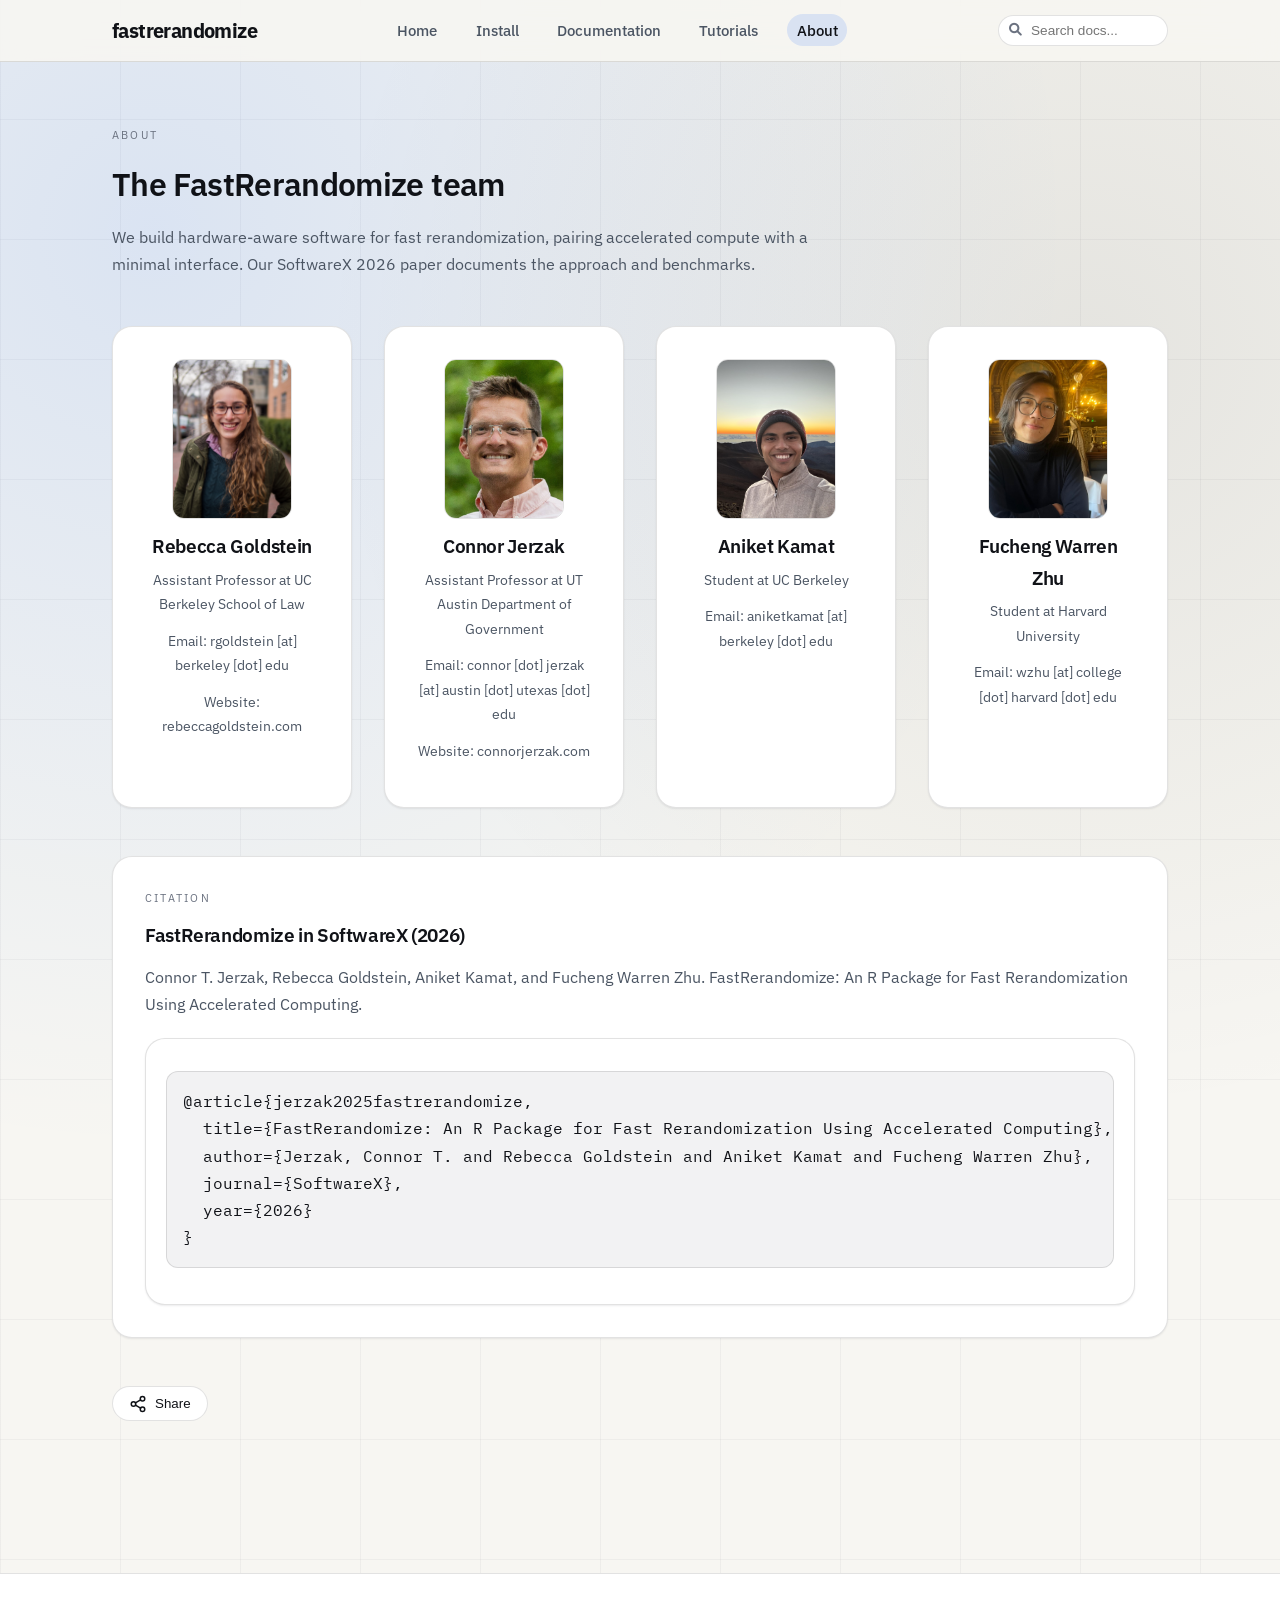
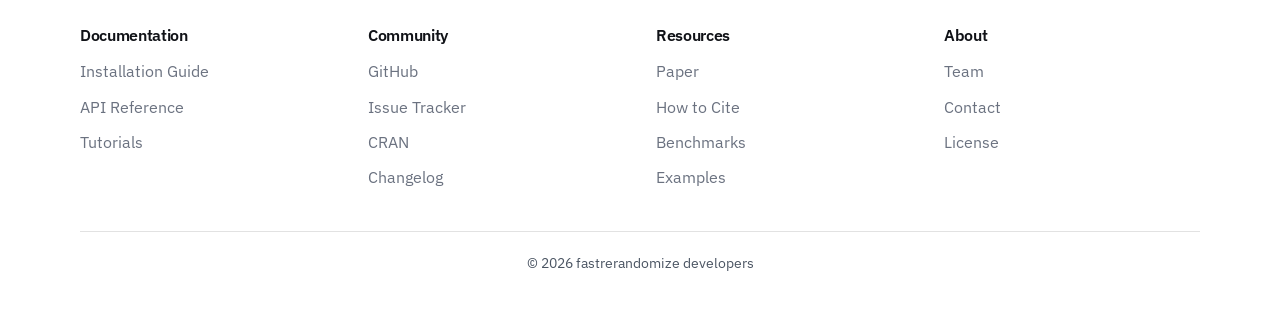
==== aboutus.html @ 5e91bc03 "tweak main page" ====
<!DOCTYPE html>
<html lang="en">
<head>
  <meta charset="UTF-8"/>
  <meta name="viewport" content="width=device-width, initial-scale=1.0"/>
  <title>About - fastrerandomize</title>
  
    <!-- Google Fonts: IBM Plex Sans + IBM Plex Mono -->
  <link rel="preconnect" href="https://fonts.gstatic.com"/>
  <link href="https://fonts.googleapis.com/css2?family=IBM+Plex+Sans:wght@300;400;500;600&family=IBM+Plex+Mono:wght@400;500&display=swap" rel="stylesheet"/>


  <!-- Font Awesome Icons -->
  <link
    rel="stylesheet"
    href="https://cdnjs.cloudflare.com/ajax/libs/font-awesome/6.0.0/css/all.min.css"
  />
  <link rel="stylesheet" href="styles.css"/>

</head>

<body>
  <!-- Raining Vectors Background Canvas -->
  <canvas id="background-canvas"></canvas>

  <!-- Header + Nav -->
  <header>
    <nav>
      <div class="logo">
        <a href="index.html">fastrerandomize</a>
      </div>

      <!-- HAMBURGER BUTTON -->
      <button class="menu-toggle" aria-label="Toggle Menu">
        <span class="hamburger-line"></span>
        <span class="hamburger-line"></span>
        <span class="hamburger-line"></span>
      </button>
      <!-- /HAMBURGER BUTTON -->

      <ul>
        <li><a href="index.html">Home</a></li>
        <li><a href="install.html">Install</a></li>
        <li><a href="https://github.com/cjerzak/fastrerandomize-software/blob/main/fastrerandomize.pdf?raw=true">Documentation</a></li>
        <li><a href="tutorials.html">Tutorials</a></li>
        <li><a href="aboutus.html" class="active" aria-current="page">About</a></li>
      </ul>

      <!-- Optional Search Container -->
      <div class="search-container">
        <form onsubmit="return false;">
          <i class="fas fa-search search-icon"></i>
          <input 
            type="text" 
            class="search-input"
            placeholder="Search docs..."
            aria-label="Search documentation"
          />
        </form>
        <!-- Search results will be injected here by script -->
        <div class="search-results"></div>
      </div>
    </nav>
  </header>

  <!-- Main Content -->
  <main>
    <div class="page-title">
      <p class="eyebrow">About</p>
      <h2>The FastRerandomize team</h2>
      <p>
        We build hardware-aware software for fast rerandomization, pairing accelerated compute with a minimal interface.
        Our SoftwareX 2026 paper documents the approach and benchmarks.
      </p>
    </div>

    <section class="about-grid">
      <div class="about-member">
        <img src="figures/goldstein.jpg" alt="Rebecca Goldstein"/>
        <h3>Rebecca Goldstein</h3>
        <p>Assistant Professor at UC Berkeley School of Law</p>
        <p>Email: rgoldstein [at] berkeley [dot] edu</p>
        <p>
          Website:
          <a href="https://rebeccasgoldstein.com" target="_blank" rel="noopener">rebeccagoldstein.com</a>
        </p>
      </div>
      
      <div class="about-member">
        <img src="figures/jerzak.jpg" alt="Connor Jerzak"/>
        <h3>Connor Jerzak</h3>
        <p>Assistant Professor at UT Austin Department of Government</p>
        <p>Email: connor [dot] jerzak [at] austin [dot] utexas [dot] edu</p>
        <p>
          Website:
          <a href="https://connorjerzak.com" target="_blank" rel="noopener">connorjerzak.com</a>
        </p>
      </div>
      
      <div class="about-member">
        <img src="figures/kamat.jpg" alt="Aniket Kamat"/>
        <h3>Aniket Kamat</h3>
        <p>Student at UC Berkeley</p>
        <p>Email: aniketkamat [at] berkeley [dot] edu</p>
      </div>
      
      <div class="about-member">
        <img src="figures/zhu.jpg" alt="Fucheng Warren Zhu"/>
        <h3>Fucheng Warren Zhu</h3>
        <p>Student at Harvard University</p>
        <p>Email: wzhu [at] college [dot] harvard [dot] edu</p>
      </div>
    </section>

    <section class="section-card animate-fade-in">
      <p class="eyebrow">Citation</p>
      <h3>FastRerandomize in SoftwareX (2026)</h3>
      <p>
        Connor T. Jerzak, Rebecca Goldstein, Aniket Kamat, and Fucheng Warren Zhu.
        FastRerandomize: An R Package for Fast Rerandomization Using Accelerated Computing.
      </p>
      <div class="citation-card">
        <pre><code>@article{jerzak2025fastrerandomize,
  title={FastRerandomize: An R Package for Fast Rerandomization Using Accelerated Computing},
  author={Jerzak, Connor T. and Rebecca Goldstein and Aniket Kamat and Fucheng Warren Zhu},
  journal={SoftwareX},
  year={2026}
}</code></pre>
      </div>
    </section>

    <!-- Share Button -->
    <div class="share-container">
      <button id="share-button">
        <svg width="18" height="18" viewBox="0 0 24 24" fill="none" stroke="currentColor" 
             stroke-width="2" stroke-linecap="round" stroke-linejoin="round">
          <circle cx="18" cy="5" r="3"></circle>
          <circle cx="6" cy="12" r="3"></circle>
          <circle cx="18" cy="19" r="3"></circle>
          <line x1="8.59" y1="13.51" x2="15.42" y2="17.49"></line>
          <line x1="15.41" y1="6.51" x2="8.59" y2="10.49"></line>
        </svg>
        Share
      </button>
    </div>

  </main>

  <!-- Footer -->
  <footer>
    <div class="footer-content">
      <div class="footer-column">
        <h4>Documentation</h4>
        <ul class="footer-links">
          <li><a href="install.html">Installation Guide</a></li>
          <li>
            <a href="https://github.com/cjerzak/fastrerandomize-software/blob/main/fastrerandomize.pdf?raw=true">
              API Reference
            </a>
          </li>
          <li><a href="tutorials.html">Tutorials</a></li>
        </ul>
      </div>
      
      <div class="footer-column">
        <h4>Community</h4>
        <ul class="footer-links">
          <li><a href="https://github.com/cjerzak/fastrerandomize-software">GitHub</a></li>
          <li><a href="https://github.com/cjerzak/fastrerandomize-software/issues">Issue Tracker</a></li>
          <li><a href="https://cran.r-project.org/package=fastrerandomize">CRAN</a></li>
          <li><a href="https://github.com/cjerzak/fastrerandomize-software/commits/main/">Changelog</a></li>
        </ul>
      </div>
      
      <div class="footer-column">
        <h4>Resources</h4>
        <ul class="footer-links">
          <li><a href="https://arxiv.org/abs/2501.07642">Paper</a></li>
          <li>
            <a href="https://connorjerzak.com/wp-content/uploads/2025/01/FastReandomizeBib.txt">
              How to Cite
            </a>
          </li>
          <li><a href="figures/benchmarks.png">Benchmarks</a></li>
          <li><a href="tutorials.html">Examples</a></li>
        </ul>
      </div>
      
      <div class="footer-column">
        <h4>About</h4>
        <ul class="footer-links">
          <li><a href="aboutus.html">Team</a></li>
          <li>
            <a href="mailto:connor.jerzak@austin.utexas.edu">
              Contact
            </a>
          </li>
          <li>
            <a href="https://github.com/cjerzak/fastrerandomize-software?tab=License-1-ov-file#readme">
              License
            </a>
          </li>
        </ul>
      </div>
    </div>
    
    <div class="footer-bottom">
      <p>&copy; 2026 fastrerandomize developers</p>
    </div>
  </footer>

  <!-- Scripts -->
  <script>
    // MENU TOGGLE LOGIC
    const menuToggle = document.querySelector('.menu-toggle');
    const nav = document.querySelector('nav');

    menuToggle.addEventListener('click', () => {
      nav.classList.toggle('open');
    });

    // SHARE BUTTON LOGIC (unchanged)
    (function() {
      const shareBtn = document.getElementById('share-button');

      function showCopyNotification() {
        const notification = document.createElement('div');
        notification.className = 'copy-notification';
        notification.innerText = 'Copied to clipboard';
        document.body.appendChild(notification);
        setTimeout(() => {
          notification.remove();
        }, 2000);
      }

      shareBtn.addEventListener('click', function() {
        const currentURL = window.location.href;
        const pageTitle  = document.title || 'Check this out!';

        // If browser supports Web Share API
        if (navigator.share) {
          navigator.share({
            title: pageTitle,
            text: '',
            url: currentURL
          })
          .catch((error) => {
            console.log('Sharing failed', error);
          });
        } else {
          // Fallback: copy to clipboard
          if (navigator.clipboard && navigator.clipboard.writeText) {
            navigator.clipboard.writeText(currentURL).then(() => {
              showCopyNotification();
            }, (err) => {
              console.error('Could not copy text: ', err);
            });
          } else {
            const textArea = document.createElement('textarea');
            textArea.value = currentURL;
            document.body.appendChild(textArea);
            textArea.select();
            try {
              document.execCommand('copy');
              showCopyNotification();
            } catch (err) {
              alert('Please copy this link:\n' + currentURL);
            }
            document.body.removeChild(textArea);
          }
        }
      });
    })();

    /* 
      "Raining Vectors" Background 
      (same as in index, optional if you want the same effect)
    */
    const canvas = document.getElementById('background-canvas');
    const ctx = canvas.getContext('2d');

    const symbols = [
      '∂','∇','λ','α','δ','θ','Σ','∫','×','→','±','β','μ','Ω','σ','Φ',
      '∞','π','ξ','ζ','γ','ε','∛','∝','∠','∧','∨','∩','∪','≈','≠','≤','≥',
      '≡','∈','∉','⊂','⊃','⊆','⊇','⊕','⊗','⊥','Z','P','R','N'
    ];
    const prefersDark = window.matchMedia && window.matchMedia('(prefers-color-scheme: dark)').matches;
    let width, height;
    let columns;
    let drops = [];
    let sizes = [];
    let speeds = [];
    let opacities = [];
    let hues = [];

    function resizeCanvas() {
      width = window.innerWidth;
      height = window.innerHeight;
      canvas.width = width;
      canvas.height = height;

      columns = Math.floor(width / 20);
      drops = [];
      sizes = [];
      speeds = [];
      opacities = [];
      hues = [];

      for (let i = 0; i < columns; i++) {
        drops[i] = Math.random() * -100;
        sizes[i] = 10 + Math.floor(Math.random() * 10);
        speeds[i] = 0.05 + Math.random() * 0.2;
        opacities[i] = 0.04 + Math.random() * 0.1;
        hues[i] = 210 + Math.random() * 20;
      }
    }
    window.addEventListener('resize', resizeCanvas);
    resizeCanvas();

    function draw() {
      ctx.fillStyle = prefersDark ? 'rgba(12, 13, 16, 0.12)' : 'rgba(247, 246, 242, 0.08)';
      ctx.fillRect(0, 0, width, height);

      for (let i = 0; i < drops.length; i++) {
        const text = symbols[Math.floor(Math.random() * symbols.length)];
        const x = i * 20;
        const y = drops[i] * 20;

        ctx.font = `${sizes[i]}px monospace`;
        const lightness = prefersDark ? 70 : 30;
        ctx.fillStyle = `hsla(${hues[i]}, 40%, ${lightness}%, ${opacities[i]})`;
        ctx.fillText(text, x, y);

        drops[i] += speeds[i];
        if (y > height && Math.random() > 0.99) {
          drops[i] = -1;
          speeds[i] = 0.05 + Math.random() * 0.2;
          opacities[i] = 0.04 + Math.random() * 0.1;
        }
      }
    }
    setInterval(draw, 60);

    // Basic search functionality (optional)
    (function() {
      const searchableContent = [
        {
          title: "Installation Guide",
          description: "How to install and set up fastrerandomize package",
          url: "install.html"
        },
        {
          title: "Documentation",
          description: "API reference and comprehensive documentation",
          url: "https://github.com/cjerzak/fastrerandomize-software/blob/main/fastrerandomize.pdf?raw=true"
        },
        {
          title: "Tutorials",
          description: "Step-by-step guides for using fastrerandomize",
          url: "tutorials.html"
        },
        {
          title: "About",
          description: "Information about the developers and contributors",
          url: "aboutus.html"
        },
        {
          title: "GitHub Repository",
          description: "Source code and development resources",
          url: "https://github.com/cjerzak/fastrerandomize-software"
        },
        {
          title: "CRAN Package",
          description: "Official R package distribution",
          url: "https://cran.r-project.org/package=fastrerandomize"
        },
        {
          title: "Performance",
          description: "CPU vs GPU benchmarks and scaling results",
          url: "index.html#performance"
        },
        {
          title: "Citation",
          description: "SoftwareX reference and BibTeX entry",
          url: "index.html#citation"
        }
      ];

      const searchInput = document.querySelector('.search-input');
      const searchResults = document.querySelector('.search-results');
      const searchContainer = document.querySelector('.search-container');

      function performSearch(query) {
        searchResults.innerHTML = '';
        if (!query.trim()) {
          searchResults.style.display = 'none';
          return;
        }
        const lowercaseQuery = query.toLowerCase();
        const filteredResults = searchableContent.filter(item => {
          return (
            item.title.toLowerCase().includes(lowercaseQuery) ||
            item.description.toLowerCase().includes(lowercaseQuery)
          );
        });
        if (filteredResults.length > 0) {
          searchResults.style.display = 'block';
          filteredResults.forEach(result => {
            const resultItem = document.createElement('a');
            resultItem.href = result.url;
            resultItem.className = 'search-result-item';
            resultItem.innerHTML = `
              <div class="search-result-title">${result.title}</div>
              <div class="search-result-desc">${result.description}</div>
            `;
            searchResults.appendChild(resultItem);
          });
        } else {
          searchResults.style.display = 'block';
          searchResults.innerHTML = `
            <div class="search-empty">No results found for "${query}"</div>
          `;
        }
      }

      searchInput.addEventListener('input', (e) => {
        performSearch(e.target.value);
      });
      searchInput.addEventListener('focus', () => {
        if (searchInput.value.trim()) {
          performSearch(searchInput.value);
        }
      });
      document.addEventListener('click', (e) => {
        if (!searchContainer.contains(e.target)) {
          searchResults.style.display = 'none';
        }
      });
      const searchForm = searchInput.closest('form');
      if (searchForm) {
        searchForm.addEventListener('submit', (e) => {
          e.preventDefault();
          performSearch(searchInput.value);
        });
      }
      searchInput.addEventListener('keydown', (e) => {
        const results = searchResults.querySelectorAll('.search-result-item');
        if (results.length === 0) return;
        const activeElement = document.activeElement;
        const isResultFocused = activeElement.classList.contains('search-result-item');
        const currentIndex = isResultFocused
          ? Array.from(results).indexOf(activeElement)
          : -1;
        if (e.key === 'ArrowDown') {
          e.preventDefault();
          if (currentIndex < results.length - 1) {
            results[currentIndex + 1].focus();
          } else {
            results[0].focus();
          }
        } else if (e.key === 'ArrowUp') {
          e.preventDefault();
          if (currentIndex > 0) {
            results[currentIndex - 1].focus();
          } else {
            results[results.length - 1].focus();
          }
        } else if (e.key === 'Escape') {
          searchResults.style.display = 'none';
          searchInput.blur();
        }
      });
    })();
  </script>
</body>
</html>
---- styles.css ----
:root {
  --paper: #f7f6f2;
  --paper-strong: #ffffff;
  --ink: #101217;
  --ink-muted: #4b5563;
  --ink-subtle: #6b7280;
  --accent: #0b5fff;
  --accent-dark: #0846b3;
  --accent-soft: rgba(11, 95, 255, 0.12);
  --line: rgba(16, 18, 23, 0.12);
  --line-strong: rgba(16, 18, 23, 0.2);
  --shadow-sm: 0 1px 2px rgba(16, 18, 23, 0.08);
  --shadow-md: 0 16px 40px rgba(16, 18, 23, 0.12);
  --radius-sm: 8px;
  --radius-md: 12px;
  --radius-lg: 20px;
  --radius-pill: 999px;
  --max-width: 1120px;
  --space-xs: 0.4rem;
  --space-sm: 0.75rem;
  --space-md: 1.25rem;
  --space-lg: 2rem;
  --space-xl: 3rem;
  --space-xxl: 4.5rem;
}

@media (prefers-color-scheme: dark) {
  :root {
    --paper: #0c0d10;
    --paper-strong: #151821;
    --ink: #f4f6f8;
    --ink-muted: #c7ccd4;
    --ink-subtle: #9aa3af;
    --accent: #6aa2ff;
    --accent-dark: #3e79f2;
    --accent-soft: rgba(106, 162, 255, 0.18);
    --line: rgba(244, 246, 248, 0.12);
    --line-strong: rgba(244, 246, 248, 0.2);
    --shadow-sm: 0 1px 3px rgba(0, 0, 0, 0.4);
    --shadow-md: 0 18px 45px rgba(0, 0, 0, 0.5);
  }
}

* {
  box-sizing: border-box;
}

html {
  scroll-behavior: smooth;
}

body {
  margin: 0;
  padding: 0;
  min-height: 100vh;
  font-family: "IBM Plex Sans", sans-serif;
  color: var(--ink);
  line-height: 1.7;
  background-color: var(--paper);
  background-image:
    radial-gradient(circle at 12% 12%, rgba(11, 95, 255, 0.12), transparent 45%),
    radial-gradient(circle at 85% 18%, rgba(16, 18, 23, 0.08), transparent 40%),
    linear-gradient(0deg, rgba(16, 18, 23, 0.04) 1px, transparent 1px),
    linear-gradient(90deg, rgba(16, 18, 23, 0.04) 1px, transparent 1px);
  background-size: auto, auto, 120px 120px, 120px 120px;
}

@media (prefers-color-scheme: dark) {
  body {
    background-image:
      radial-gradient(circle at 12% 12%, rgba(106, 162, 255, 0.18), transparent 45%),
      radial-gradient(circle at 85% 18%, rgba(244, 246, 248, 0.08), transparent 40%),
      linear-gradient(0deg, rgba(244, 246, 248, 0.04) 1px, transparent 1px),
      linear-gradient(90deg, rgba(244, 246, 248, 0.04) 1px, transparent 1px);
  }
}

img {
  max-width: 100%;
  height: auto;
  display: block;
}

figure {
  margin: 0;
}

a {
  color: inherit;
  text-decoration: none;
  transition: color 0.2s ease;
}

a:hover {
  color: var(--accent-dark);
}

h1, h2, h3, h4, h5, h6 {
  font-family: "IBM Plex Sans", sans-serif;
  font-weight: 600;
  letter-spacing: -0.02em;
  margin: 0 0 var(--space-sm);
  color: var(--ink);
}

p {
  margin: 0 0 var(--space-sm);
  color: var(--ink-muted);
}

main {
  max-width: var(--max-width);
  margin: 0 auto;
  padding: var(--space-lg) var(--space-lg) var(--space-xxl);
  position: relative;
  z-index: 1;
}

section {
  margin: var(--space-xl) 0;
}

.container {
  max-width: var(--max-width);
  margin: 0 auto;
  padding: 0 var(--space-lg);
}

.eyebrow {
  text-transform: uppercase;
  letter-spacing: 0.2em;
  font-size: 0.7rem;
  color: var(--ink-subtle);
  margin-bottom: var(--space-sm);
}

.page-title {
  margin: var(--space-lg) 0 var(--space-xl);
}

.page-title h2 {
  font-size: 2rem;
}

.page-title p {
  max-width: 720px;
}

.section-heading {
  margin: var(--space-xl) 0 var(--space-md);
  font-size: 1.4rem;
}

.highlight {
  color: var(--accent-dark);
  position: relative;
}

.highlight::after {
  content: "";
  position: absolute;
  left: 0;
  bottom: -3px;
  width: 100%;
  height: 6px;
  background: var(--accent-soft);
  border-radius: var(--radius-pill);
  z-index: -1;
}

.badge {
  display: inline-flex;
  align-items: center;
  gap: 0.35rem;
  padding: 0.35rem 0.8rem;
  border-radius: var(--radius-pill);
  border: 1px solid var(--line);
  font-size: 0.7rem;
  font-weight: 600;
  text-transform: uppercase;
  letter-spacing: 0.1em;
  color: var(--ink-subtle);
  background: var(--paper-strong);
}

.btn {
  display: inline-flex;
  align-items: center;
  justify-content: center;
  gap: 0.5rem;
  padding: 0.65rem 1.4rem;
  font-weight: 600;
  border-radius: var(--radius-pill);
  border: 1px solid transparent;
  cursor: pointer;
  transition: transform 0.2s ease, box-shadow 0.2s ease, background-color 0.2s ease;
  font-family: "IBM Plex Sans", sans-serif;
}

.btn-primary {
  background: var(--accent);
  color: #fff;
  box-shadow: var(--shadow-sm);
}

.btn-primary:hover {
  background: var(--accent-dark);
  transform: translateY(-1px);
  box-shadow: var(--shadow-md);
  color: #fff;
}

.btn-secondary {
  background: var(--paper-strong);
  color: var(--ink);
  border-color: var(--line);
}

.btn-secondary:hover {
  background: var(--paper);
  transform: translateY(-1px);
}

.btn-lg {
  padding: 0.85rem 1.8rem;
  font-size: 1rem;
}

header {
  position: relative;
  z-index: 10;
  background: rgba(247, 246, 242, 0.88);
  backdrop-filter: blur(14px);
  border-bottom: 1px solid var(--line);
}

@media (prefers-color-scheme: dark) {
  header {
    background: rgba(12, 13, 16, 0.88);
  }
}

nav {
  max-width: var(--max-width);
  margin: 0 auto;
  padding: 0.85rem var(--space-lg);
  display: flex;
  align-items: center;
  justify-content: space-between;
  gap: var(--space-md);
  position: relative;
}

.logo {
  font-size: 1.25rem;
  font-weight: 700;
  letter-spacing: -0.03em;
}

.logo a {
  color: var(--ink);
}

nav ul {
  list-style: none;
  display: flex;
  align-items: center;
  gap: 1.2rem;
  margin: 0;
  padding: 0;
}

nav ul li a {
  font-size: 0.95rem;
  font-weight: 500;
  padding: 0.35rem 0.6rem;
  border-radius: var(--radius-pill);
  transition: background-color 0.2s ease, color 0.2s ease;
  color: var(--ink-muted);
}

nav ul li a:hover,
nav ul li a.active,
nav ul li a[aria-current="page"] {
  color: var(--ink);
  background: var(--accent-soft);
}

.menu-toggle {
  display: none;
  background: none;
  border: none;
  cursor: pointer;
  padding: 0.2rem;
}

.hamburger-line {
  width: 22px;
  height: 2px;
  background-color: var(--ink);
  margin: 5px 0;
  display: block;
  transition: 0.3s ease;
}

.search-container {
  position: relative;
  margin-left: var(--space-md);
}

.search-container form {
  margin: 0;
  display: flex;
  align-items: center;
}

.search-input {
  width: 170px;
  padding: 0.45rem 0.75rem 0.45rem 2rem;
  border-radius: var(--radius-pill);
  border: 1px solid var(--line);
  background: var(--paper-strong);
  color: var(--ink);
  font-size: 0.85rem;
  transition: width 0.2s ease, border-color 0.2s ease;
}

.search-input:focus {
  outline: none;
  border-color: var(--accent);
  width: 210px;
}

.search-icon {
  position: absolute;
  left: 0.7rem;
  color: var(--ink-subtle);
  font-size: 0.8rem;
}

.search-results {
  position: absolute;
  top: calc(100% + 0.6rem);
  right: 0;
  width: 320px;
  max-height: 360px;
  overflow-y: auto;
  background: var(--paper-strong);
  border-radius: var(--radius-md);
  border: 1px solid var(--line);
  box-shadow: var(--shadow-md);
  display: none;
  padding: 0.35rem 0;
  z-index: 1000;
}

.search-result-item {
  display: block;
  padding: 0.7rem 1rem;
  color: var(--ink);
  border-bottom: 1px solid var(--line);
}

.search-result-item:last-child {
  border-bottom: none;
}

.search-result-item:focus {
  outline: 2px solid var(--accent);
  outline-offset: -2px;
}

.search-result-title {
  font-weight: 600;
  font-size: 0.95rem;
  margin-bottom: 0.2rem;
}

.search-result-desc {
  font-size: 0.8rem;
  color: var(--ink-subtle);
}

.search-empty {
  padding: 0.9rem 1rem;
  color: var(--ink-subtle);
  text-align: center;
  font-size: 0.85rem;
}

.hero {
  position: relative;
  padding: 5.5rem var(--space-lg) 4rem;
  border-bottom: 1px solid var(--line);
  overflow: hidden;
}

.hero-content {
  max-width: var(--max-width);
  margin: 0 auto;
  position: relative;
  z-index: 1;
}

.hero h1 {
  font-size: clamp(2.6rem, 4vw, 4.2rem);
  margin-bottom: var(--space-sm);
}

.hero p {
  font-size: 1.1rem;
  max-width: 640px;
}

.hero-stats {
  display: grid;
  grid-template-columns: repeat(auto-fit, minmax(160px, 1fr));
  gap: var(--space-md);
  margin-top: var(--space-lg);
}

.stat-item {
  border: 1px solid var(--line);
  border-radius: var(--radius-md);
  padding: 1rem;
  background: var(--paper-strong);
  box-shadow: var(--shadow-sm);
}

.stat-value {
  font-family: "IBM Plex Sans", sans-serif;
  font-size: 1.6rem;
  font-weight: 600;
  color: var(--ink);
}

.stat-label {
  font-size: 0.85rem;
  color: var(--ink-subtle);
  margin-top: 0.35rem;
}

.hero-buttons {
  display: flex;
  flex-wrap: wrap;
  gap: 0.75rem;
  margin-top: var(--space-lg);
}

.hero-canvas {
  position: absolute;
  inset: 0;
  opacity: 0.2;
  pointer-events: none;
  z-index: 0;
}

.hero-slim {
  padding: 4rem var(--space-lg) 2.5rem;
  border-bottom: 1px solid var(--line);
}

.release-announcement,
.usage-example,
.prior-work,
.demo-section,
.install-card,
.tips-card,
.next-step-card,
.about-member,
.citation-card,
.performance-card,
.section-card {
  background: var(--paper-strong);
  border: 1px solid var(--line);
  border-radius: var(--radius-lg);
  padding: var(--space-lg);
  box-shadow: var(--shadow-sm);
}

.section-card {
  margin-top: var(--space-lg);
}

.features-title {
  display: flex;
  flex-direction: column;
  gap: 0.5rem;
  margin-bottom: var(--space-lg);
}

.features {
  display: grid;
  grid-template-columns: repeat(auto-fit, minmax(240px, 1fr));
  gap: var(--space-lg);
}

.feature {
  background: var(--paper-strong);
  border: 1px solid var(--line);
  border-radius: var(--radius-md);
  padding: var(--space-lg);
  box-shadow: var(--shadow-sm);
  transition: transform 0.2s ease, box-shadow 0.2s ease;
}

.feature:hover {
  transform: translateY(-4px);
  box-shadow: var(--shadow-md);
}

.feature-icon {
  width: 40px;
  height: 40px;
  border-radius: var(--radius-pill);
  background: var(--accent-soft);
  display: inline-flex;
  align-items: center;
  justify-content: center;
  color: var(--accent-dark);
  margin-bottom: var(--space-sm);
}

.feature a {
  color: var(--accent-dark);
  font-weight: 600;
}

.code-tabs {
  display: flex;
  flex-wrap: wrap;
  gap: 0.5rem;
  margin-bottom: var(--space-md);
}

.code-tab {
  background: transparent;
  border: 1px solid var(--line);
  border-radius: var(--radius-pill);
  padding: 0.4rem 1rem;
  font-size: 0.85rem;
  cursor: pointer;
  color: var(--ink-muted);
}

.code-tab.active {
  background: var(--accent-soft);
  border-color: transparent;
  color: var(--ink);
}

.usage-example .code-block {
  display: none;
}

.usage-example .code-block.active {
  display: block;
}

.code-content {
  font-family: "IBM Plex Mono", "SFMono-Regular", monospace;
  font-size: 0.9rem;
  background: rgba(16, 18, 23, 0.04);
  border: 1px solid var(--line);
  border-radius: var(--radius-md);
  padding: 1.25rem;
  overflow-x: auto;
  color: var(--ink);
  line-height: 1.6;
  white-space: pre;
}

.code-comment {
  color: var(--ink-subtle);
}

.code-keyword {
  color: var(--accent-dark);
}

.code-string {
  color: #2f855a;
}

.code-function {
  color: #1d4ed8;
}

.copy-button {
  border: 1px solid var(--line);
  background: var(--paper-strong);
  color: var(--ink);
  border-radius: var(--radius-pill);
  padding: 0.3rem 0.8rem;
  font-size: 0.75rem;
  cursor: pointer;
  margin-top: 0.5rem;
}

.copy-button:hover {
  border-color: var(--accent);
  color: var(--accent-dark);
}

.performance-grid {
  display: grid;
  grid-template-columns: repeat(auto-fit, minmax(280px, 1fr));
  gap: var(--space-lg);
}

.performance-section p {
  max-width: 720px;
}

.figure-card {
  background: var(--paper-strong);
  border: 1px solid var(--line);
  border-radius: var(--radius-lg);
  padding: var(--space-md);
  box-shadow: var(--shadow-sm);
}

.figure-card figcaption {
  margin-top: 0.75rem;
  font-size: 0.9rem;
  color: var(--ink-subtle);
}

.citation-card code,
.citation-card pre {
  font-family: "IBM Plex Mono", "SFMono-Regular", monospace;
}

.citation-card {
  padding: var(--space-md);
  margin-top: var(--space-md);
}

.citation-card pre {
  background: rgba(16, 18, 23, 0.05);
  border-radius: var(--radius-md);
  border: 1px solid var(--line);
  padding: 1rem;
  overflow-x: auto;
  margin-top: 0.75rem;
}

.share-container {
  display: flex;
  justify-content: flex-start;
  margin: var(--space-lg) 0;
}

#share-button {
  display: inline-flex;
  align-items: center;
  gap: 0.5rem;
  padding: 0.45rem 1rem;
  border-radius: var(--radius-pill);
  border: 1px solid var(--line);
  background: var(--paper-strong);
  color: var(--ink);
  cursor: pointer;
  transition: box-shadow 0.2s ease, transform 0.2s ease;
}

#share-button:hover {
  transform: translateY(-1px);
  box-shadow: var(--shadow-sm);
}

.copy-notification {
  position: fixed;
  bottom: 20px;
  right: 20px;
  background: var(--ink);
  color: var(--paper-strong);
  padding: 0.6rem 0.9rem;
  border-radius: var(--radius-md);
  font-size: 0.85rem;
  z-index: 9999;
  box-shadow: var(--shadow-md);
}

.demo-section {
  margin-top: var(--space-xl);
}

.demo-frame {
  width: 100%;
  border: 1px solid var(--line);
  border-radius: var(--radius-lg);
  background: var(--paper-strong);
}

.about-grid {
  display: grid;
  grid-template-columns: repeat(auto-fit, minmax(220px, 1fr));
  gap: var(--space-lg);
}

.about-member {
  text-align: center;
}

.about-member img {
  width: 120px;
  height: 160px;
  object-fit: cover;
  border-radius: var(--radius-md);
  margin: 0 auto var(--space-sm);
  border: 1px solid var(--line);
}

.about-member h3 {
  margin-bottom: 0.3rem;
}

.about-member p {
  font-size: 0.9rem;
}

.install-section ol {
  padding-left: 1.2rem;
}

.install-section li {
  margin-bottom: 1rem;
  color: var(--ink-muted);
}

.tips-card ul {
  padding-left: 1.2rem;
  margin: 0;
}

.tips-card li {
  margin-bottom: 0.5rem;
}

.next-steps {
  display: grid;
  grid-template-columns: repeat(auto-fit, minmax(220px, 1fr));
  gap: var(--space-lg);
}

.next-step-icon {
  width: 42px;
  height: 42px;
  border-radius: var(--radius-pill);
  background: var(--accent-soft);
  display: inline-flex;
  align-items: center;
  justify-content: center;
  color: var(--accent-dark);
  margin-bottom: var(--space-sm);
}

.tutorial-content {
  background: var(--paper-strong);
  border: 1px solid var(--line);
  border-radius: var(--radius-lg);
  padding: var(--space-xl);
  box-shadow: var(--shadow-sm);
}

.tutorial-content h1.title {
  font-size: 2rem;
}

.tutorial-content h4.date {
  font-size: 0.9rem;
  color: var(--ink-subtle);
  font-weight: 400;
  margin-top: 0;
}

.tutorial-content h2,
.tutorial-content h3 {
  margin-top: var(--space-lg);
}

.tutorial-content h2 {
  border-bottom: 1px solid var(--line);
  padding-bottom: 0.3rem;
}

.tutorial-content ul,
.tutorial-content ol {
  color: var(--ink-muted);
}

.tutorial-content blockquote {
  border-left: 3px solid var(--accent);
  padding: 0.6rem 1rem;
  background: rgba(11, 95, 255, 0.08);
  border-radius: var(--radius-md);
}

.tutorial-content table {
  width: 100%;
  border-collapse: collapse;
  margin: 1.5rem 0;
  font-size: 0.9rem;
}

.tutorial-content table th,
.tutorial-content table td {
  border: 1px solid var(--line);
  padding: 0.6rem;
  text-align: left;
}

.tutorial-content table thead {
  background: rgba(11, 95, 255, 0.08);
}

.tutorial-content pre,
.tutorial-content code {
  font-family: "IBM Plex Mono", "SFMono-Regular", monospace;
}

.tutorial-content pre {
  background: rgba(16, 18, 23, 0.06);
  border: 1px solid var(--line);
  border-radius: var(--radius-md);
  padding: 1rem;
  overflow-x: auto;
  font-size: 0.85rem;
  color: var(--ink);
}

.tutorial-content code {
  background: rgba(16, 18, 23, 0.06);
  padding: 0.15rem 0.3rem;
  border-radius: 4px;
}

.tutorial-content pre code {
  background: none;
  padding: 0;
}

footer {
  border-top: 1px solid var(--line);
  padding: var(--space-xl) var(--space-lg);
  margin-top: var(--space-xl);
  background: var(--paper-strong);
}

.footer-content {
  max-width: var(--max-width);
  margin: 0 auto;
  display: grid;
  grid-template-columns: repeat(auto-fit, minmax(200px, 1fr));
  gap: var(--space-lg);
}

.footer-column h4 {
  margin-bottom: 0.6rem;
}

.footer-links {
  list-style: none;
  padding: 0;
  margin: 0;
}

.footer-links li {
  margin-bottom: 0.5rem;
}

.footer-links a {
  color: var(--ink-subtle);
}

.footer-links a:hover {
  color: var(--ink);
}

.footer-bottom {
  max-width: var(--max-width);
  margin: var(--space-lg) auto 0;
  padding-top: var(--space-md);
  border-top: 1px solid var(--line);
  color: var(--ink-subtle);
  font-size: 0.85rem;
  text-align: center;
}

.animate-fade-in {
  opacity: 0;
  transform: translateY(16px);
  animation: fade-up 0.9s ease forwards;
}

.animate-fade-in.delay-100 {
  animation-delay: 0.1s;
}

.animate-fade-in.delay-200 {
  animation-delay: 0.2s;
}

.animate-fade-in.delay-300 {
  animation-delay: 0.3s;
}

.animate-fade-in.delay-400 {
  animation-delay: 0.4s;
}

.animate-fade-in.delay-500 {
  animation-delay: 0.5s;
}

@keyframes fade-up {
  from {
    opacity: 0;
    transform: translateY(16px);
  }
  to {
    opacity: 1;
    transform: translateY(0);
  }
}

@media (prefers-reduced-motion: reduce) {
  * {
    animation: none !important;
    transition: none !important;
  }
}

@media (max-width: 992px) {
  .search-container {
    display: none;
  }
}

@media (max-width: 768px) {
  nav {
    flex-wrap: wrap;
  }

  .menu-toggle {
    display: inline-block;
  }

  nav ul {
    display: none;
    position: absolute;
    top: 100%;
    right: var(--space-lg);
    background-color: var(--paper-strong);
    border: 1px solid var(--line);
    border-radius: var(--radius-md);
    flex-direction: column;
    gap: 0;
    min-width: 200px;
    box-shadow: var(--shadow-md);
    opacity: 1;
    -webkit-backdrop-filter: none;
    backdrop-filter: none;
    z-index: 20;
    overflow: hidden;
  }

  nav.open ul {
    display: flex;
  }

  nav ul li a {
    display: block;
    padding: 0.75rem 1rem;
    color: var(--ink);
  }

  .hero-buttons {
    flex-direction: column;
    align-items: flex-start;
  }
}

img[src*="#gh-dark-mode-only"] {
  display: none;
}

@media (prefers-color-scheme: dark) {
  img[src*="#gh-light-mode-only"] {
    display: none;
  }

  img[src*="#gh-dark-mode-only"] {
    display: block;
  }
}

@media (prefers-color-scheme: dark) {
  .code-content,
  .citation-card pre,
  .tutorial-content pre,
  .tutorial-content code {
    background: rgba(244, 246, 248, 0.08);
    border-color: rgba(244, 246, 248, 0.16);
    color: var(--ink);
  }

  .copy-notification {
    background: var(--paper-strong);
    color: var(--ink);
  }

  .concept-pair .concept-explainer h4,
  .concept-pair .workflow-note h4 {
    color: #ffffff;
  }
}

/* Concept explainer boxes for educational content */
.concept-explainer,
.workflow-note,
.concept-box,
.guidance-box,
.checklist,
.note-box,
.reporting-guide {
  background: var(--accent-soft);
  border: 1px solid var(--accent);
  border-left: 4px solid var(--accent);
  border-radius: var(--radius-md);
  padding: var(--space-md);
  margin: var(--space-lg) 0;
}

.concept-pair {
  display: grid;
  grid-template-columns: repeat(auto-fit, minmax(280px, 1fr));
  gap: var(--space-md);
  margin: var(--space-lg) 0;
}

.concept-pair .concept-explainer,
.concept-pair .workflow-note {
  margin: 0;
}

.concept-explainer h4,
.workflow-note h4,
.concept-box h3,
.guidance-box h4,
.checklist h4,
.note-box h4,
.reporting-guide h4 {
  margin-top: 0;
  margin-bottom: var(--space-sm);
  color: var(--accent-dark);
  font-size: 1.1rem;
}

.concept-pair .concept-explainer h4,
.concept-pair .workflow-note h4 {
  color: var(--ink);
}

.concept-explainer p,
.workflow-note p,
.concept-box p,
.guidance-box p,
.note-box p {
  margin-bottom: var(--space-xs);
  color: var(--ink);
}

.concept-explainer p:last-child,
.workflow-note p:last-child,
.concept-box p:last-child,
.guidance-box p:last-child,
.note-box p:last-child {
  margin-bottom: 0;
}

.workflow-note ol,
.concept-box ul,
.guidance-box ul,
.checklist ul,
.reporting-guide ul {
  margin: var(--space-sm) 0 0;
  padding-left: 1.5rem;
  color: var(--ink);
}

.workflow-note ol li,
.concept-box ul li,
.guidance-box ul li,
.checklist ul li,
.reporting-guide ul li {
  margin-bottom: var(--space-xs);
  color: var(--ink);
}

.benchmark-note {
  background: rgba(16, 18, 23, 0.04);
  border: 1px solid var(--line);
  border-radius: var(--radius-sm);
  padding: var(--space-sm) var(--space-md);
  margin-top: var(--space-md);
  font-size: 0.9rem;
  color: var(--ink-muted);
}

@media (prefers-color-scheme: dark) {
  .benchmark-note {
    background: rgba(244, 246, 248, 0.04);
  }
}

.new-to-rerandomization {
  background: var(--accent-soft);
  border-radius: var(--radius-md);
  padding: var(--space-sm) var(--space-md);
  margin-bottom: var(--space-md);
  font-size: 0.95rem;
}

.new-to-rerandomization a {
  color: var(--accent-dark);
  font-weight: 500;
}

#background-canvas {
  position: fixed;
  inset: 0;
  z-index: -1;
  opacity: 0.2;
  pointer-events: none;
  mix-blend-mode: multiply;
}

@media (prefers-color-scheme: dark) {
  #background-canvas {
    mix-blend-mode: screen;
  }
}
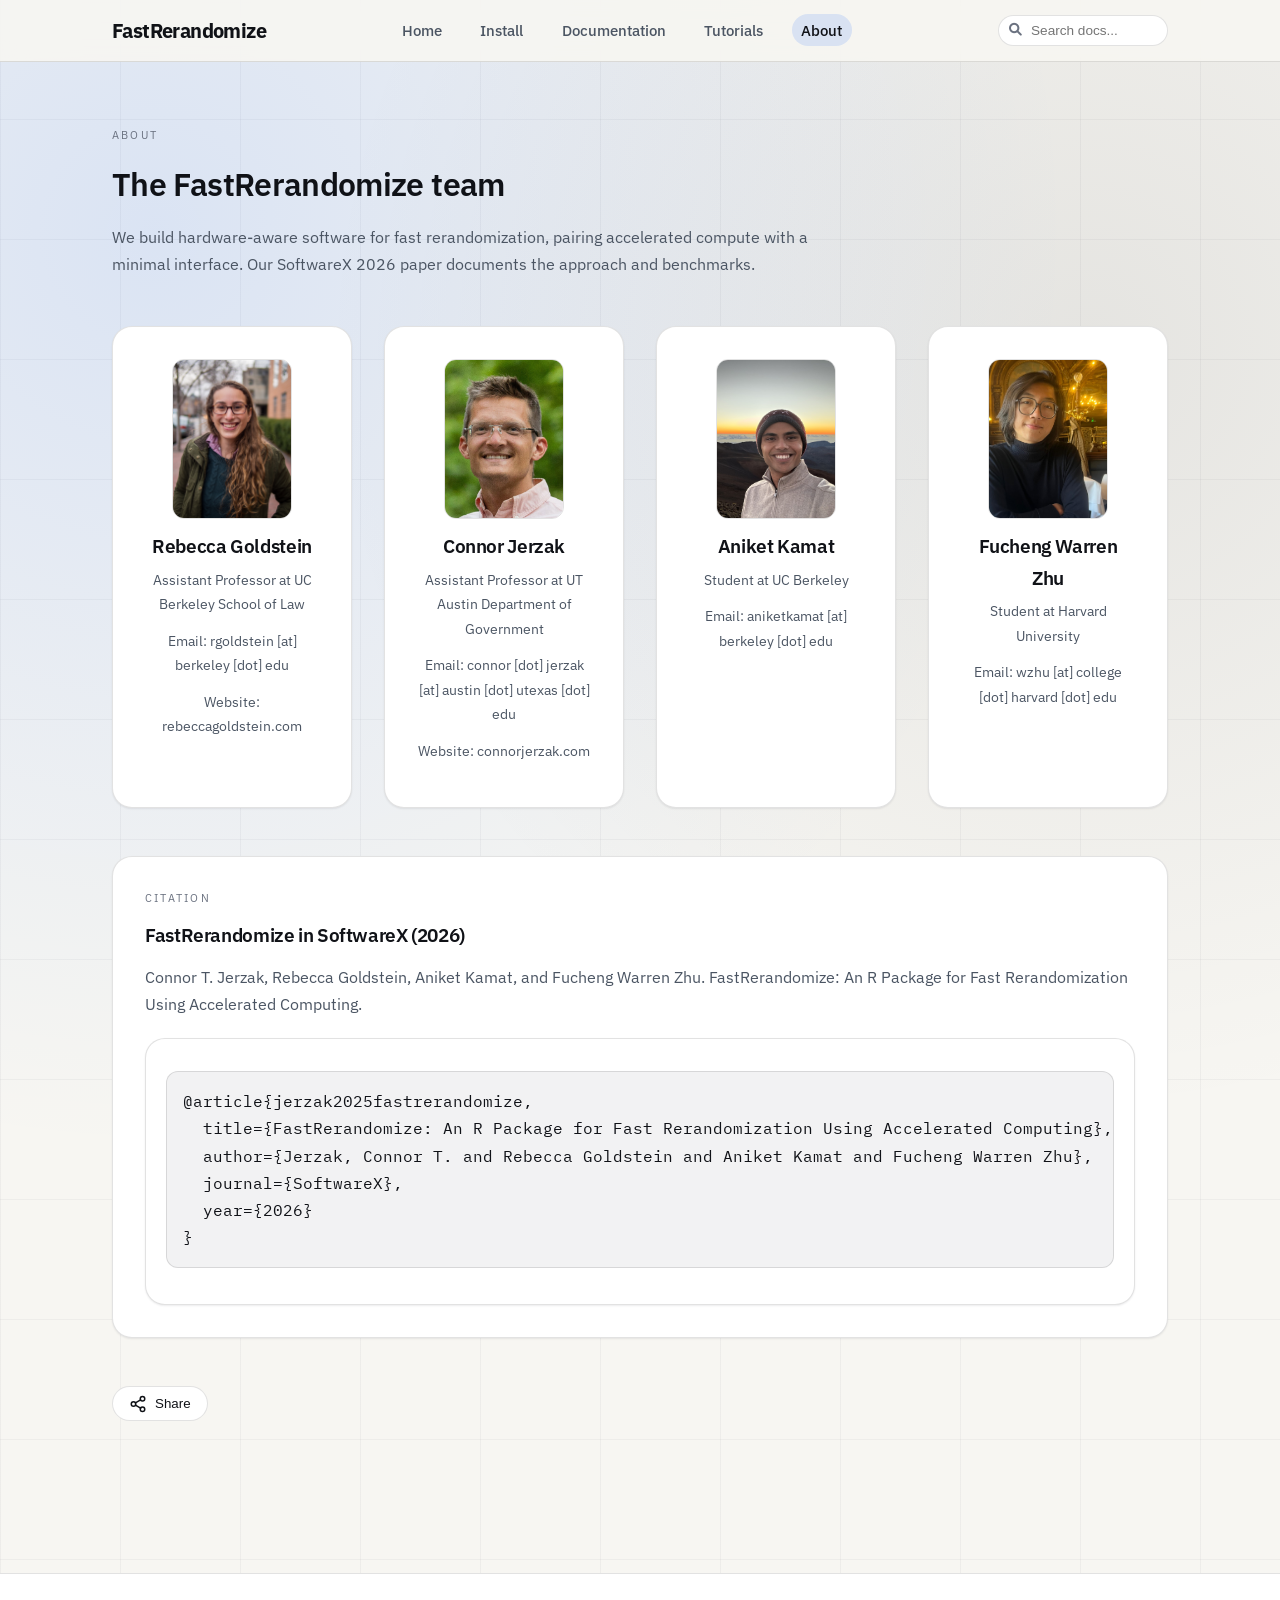
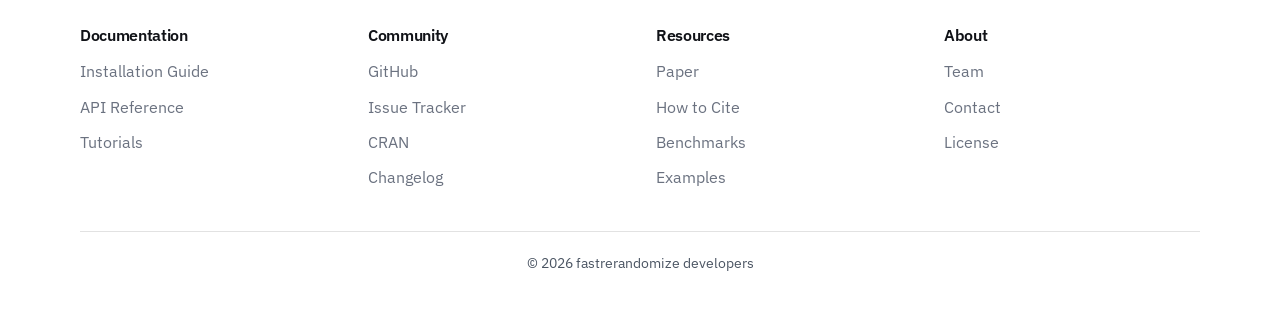
==== commit 593b6af8: "tweak main page" ====
--- a/aboutus.html
+++ b/aboutus.html
@@ -27,7 +27,7 @@
   <header>
     <nav>
       <div class="logo">
-        <a href="index.html">fastrerandomize</a>
+        <a href="index.html">FastRerandomize</a>
       </div>
 
       <!-- HAMBURGER BUTTON -->
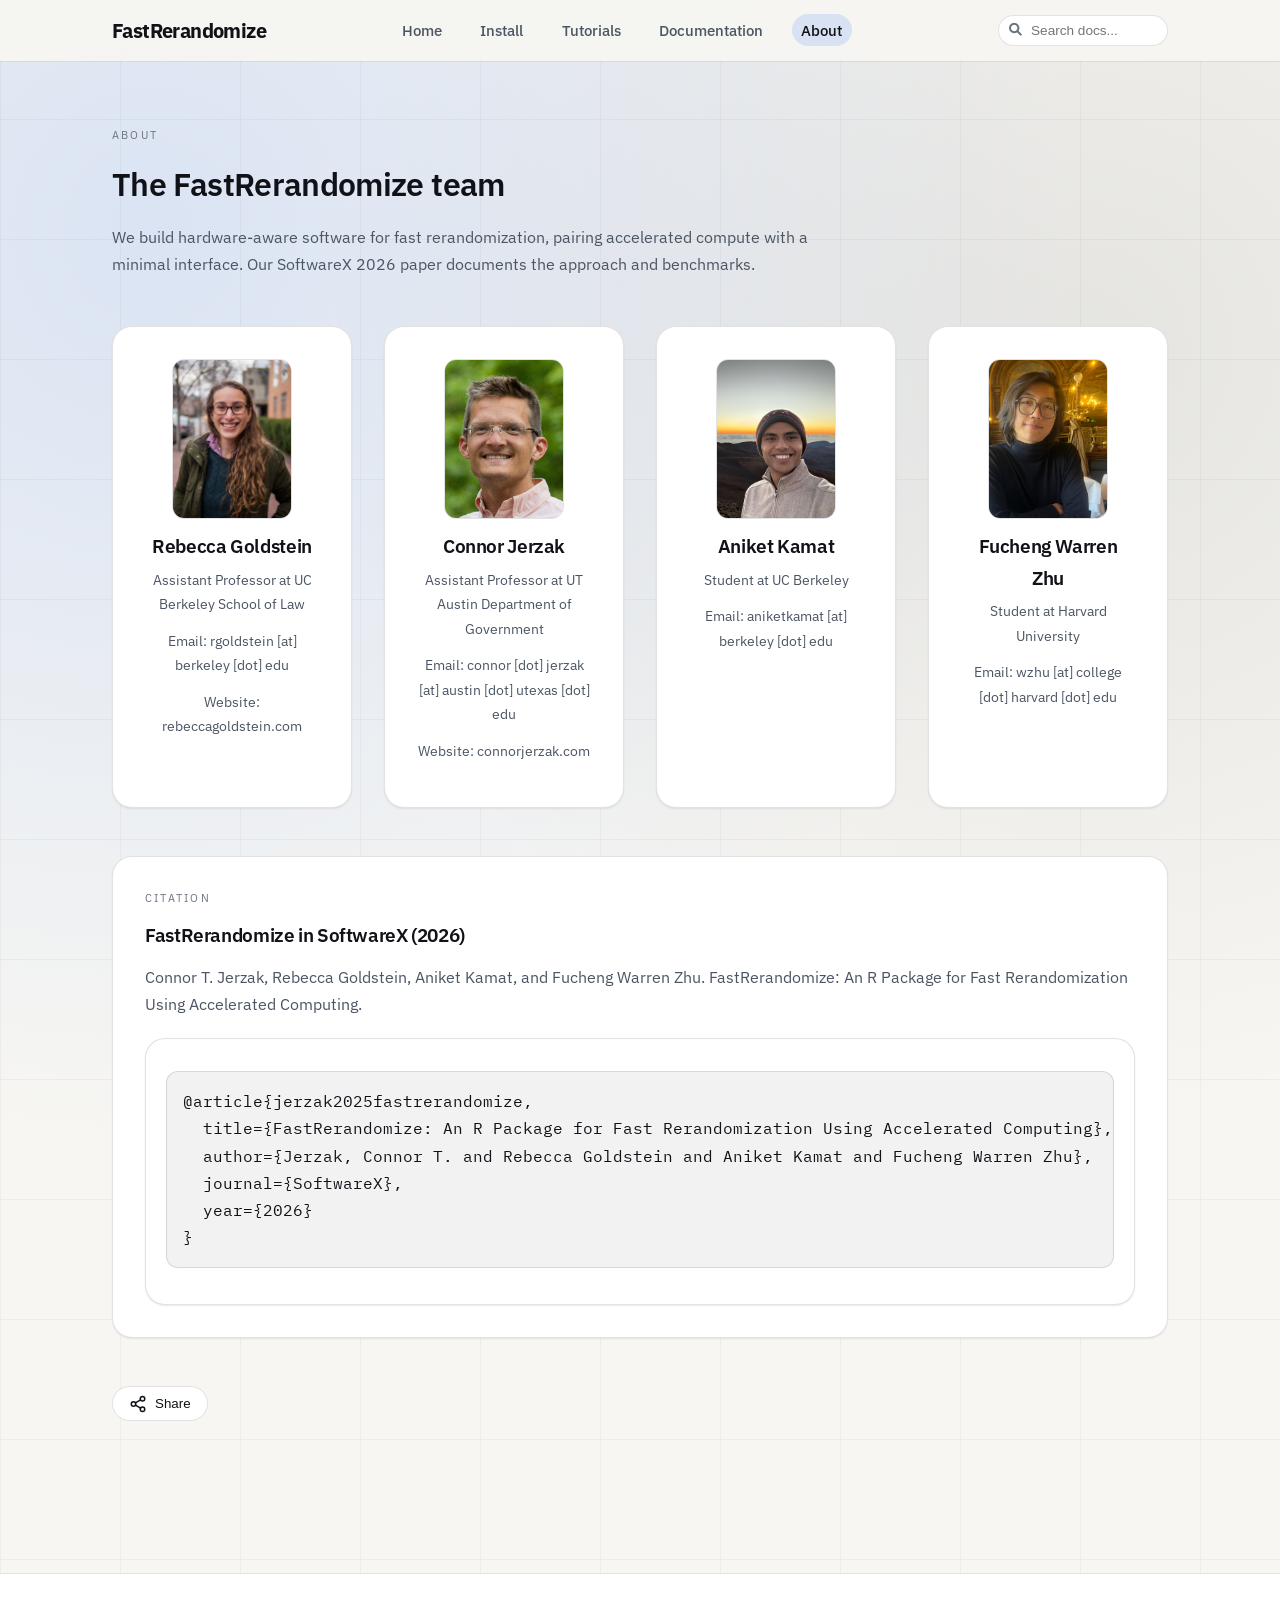
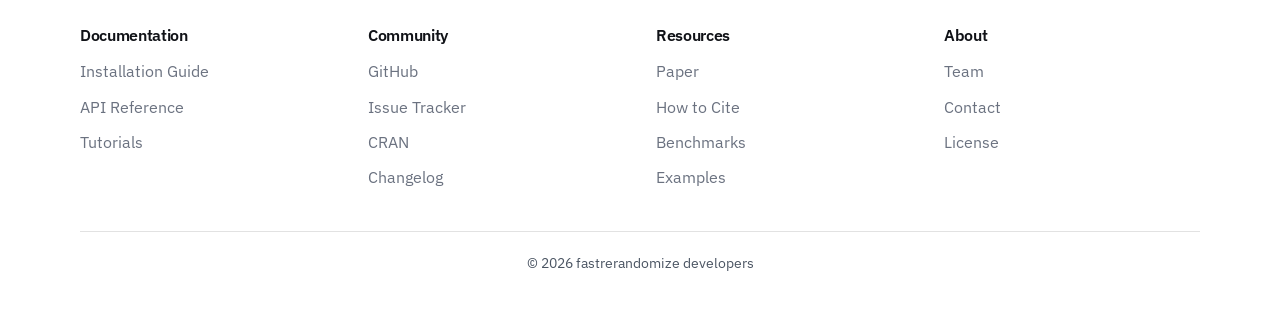
==== commit 9b07e1e8: "tweak main page" ====
--- a/aboutus.html
+++ b/aboutus.html
@@ -41,8 +41,8 @@
       <ul>
         <li><a href="index.html">Home</a></li>
         <li><a href="install.html">Install</a></li>
+        <li><a href="tutorials.html">Tutorials</a></li>
         <li><a href="https://github.com/cjerzak/fastrerandomize-software/blob/main/fastrerandomize.pdf?raw=true">Documentation</a></li>
-        <li><a href="tutorials.html">Tutorials</a></li>
         <li><a href="aboutus.html" class="active" aria-current="page">About</a></li>
       </ul>
 
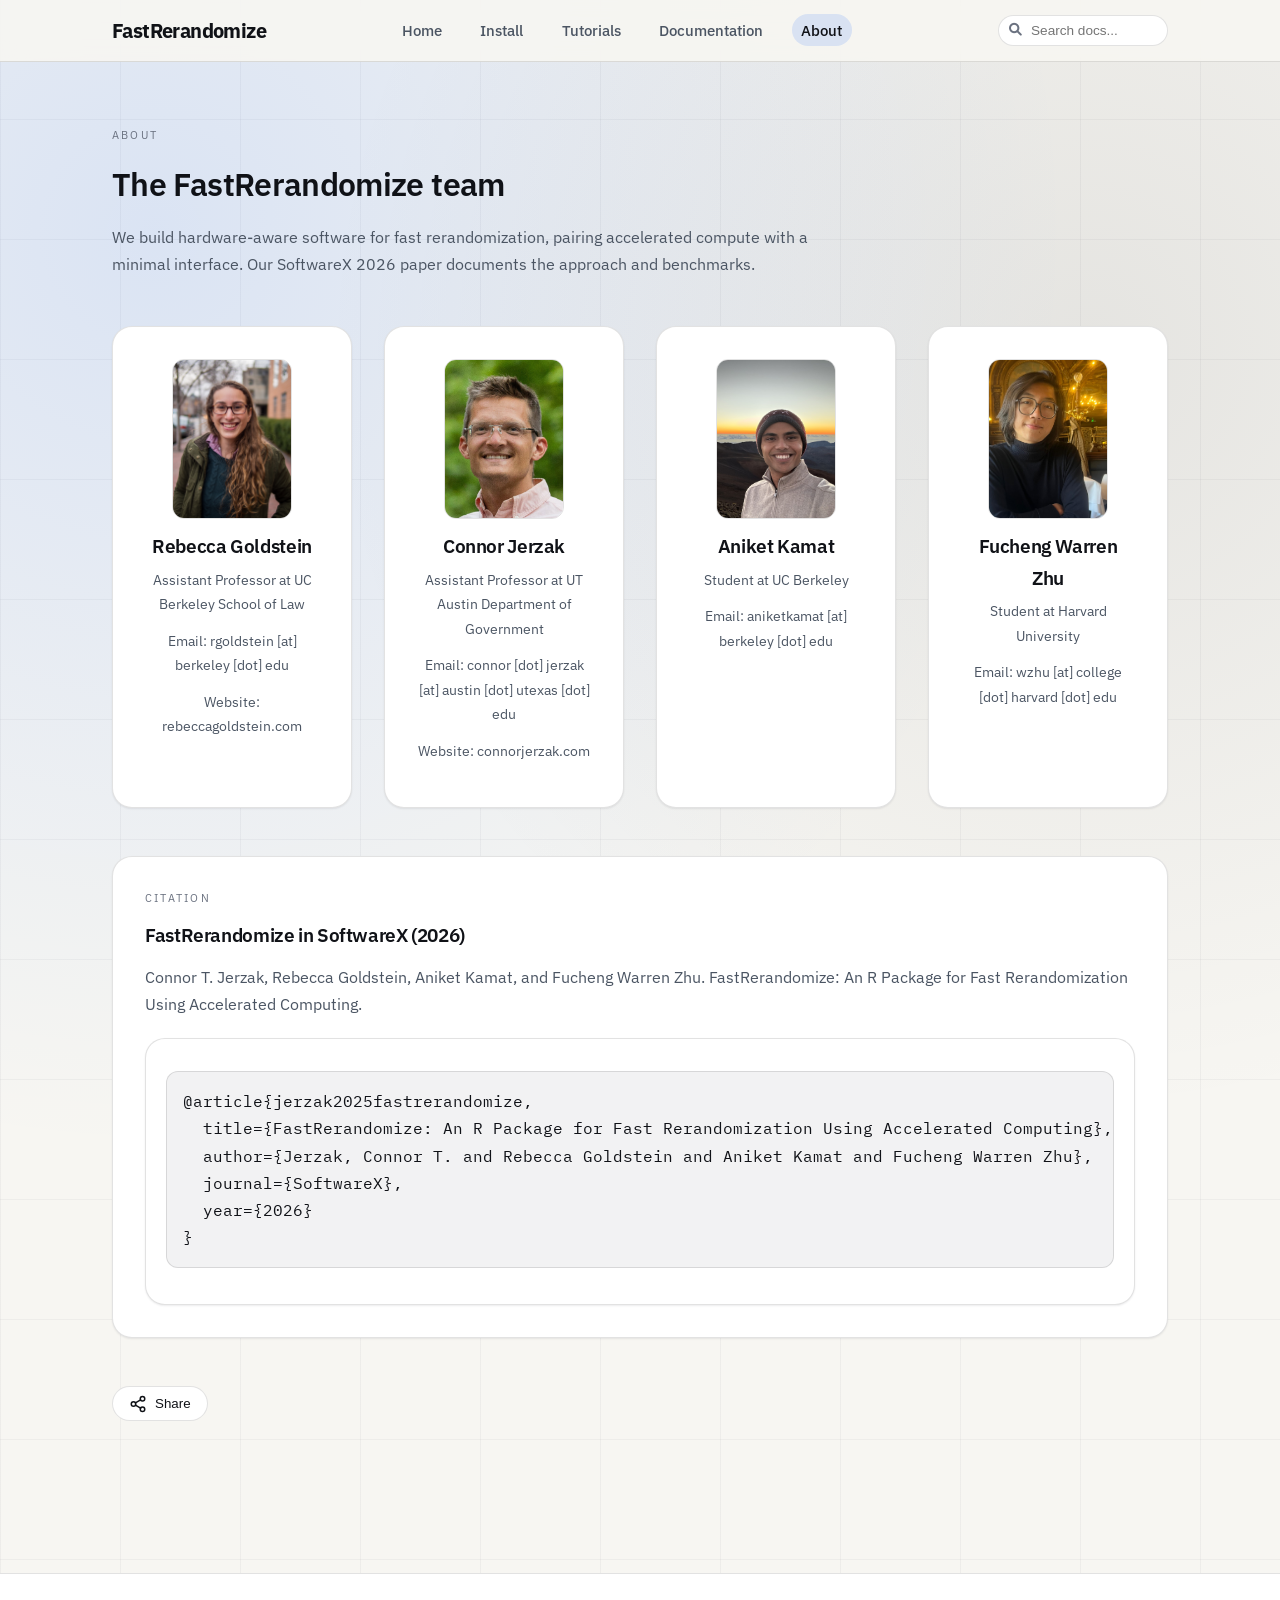
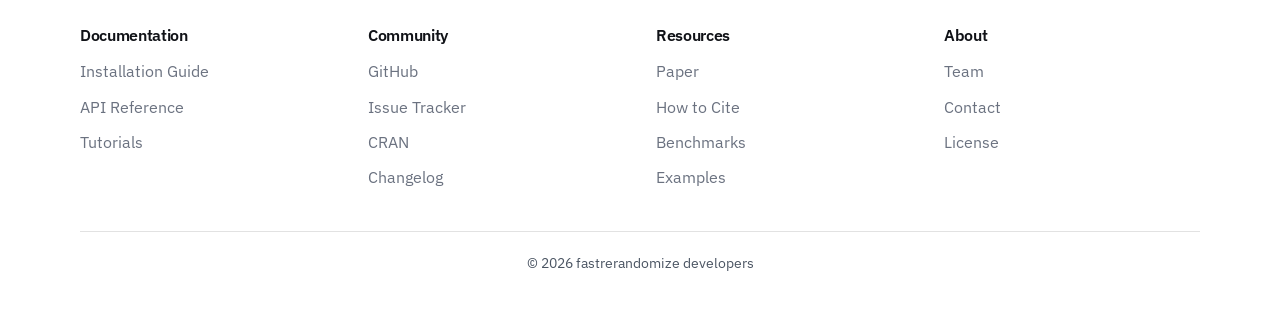
==== commit 8c47d440: "tweak main page" ====
--- a/aboutus.html
+++ b/aboutus.html
@@ -4,12 +4,8 @@
   <meta charset="UTF-8"/>
   <meta name="viewport" content="width=device-width, initial-scale=1.0"/>
   <title>About - fastrerandomize</title>
+  <link rel="icon" type="image/png" href="figures/FRR_logo.png" />
   
-    <!-- Google Fonts: IBM Plex Sans + IBM Plex Mono -->
-  <link rel="preconnect" href="https://fonts.gstatic.com"/>
-  <link href="https://fonts.googleapis.com/css2?family=IBM+Plex+Sans:wght@300;400;500;600&family=IBM+Plex+Mono:wght@400;500&display=swap" rel="stylesheet"/>
-
-
   <!-- Font Awesome Icons -->
   <link
     rel="stylesheet"
--- a/styles.css
+++ b/styles.css
@@ -1,3 +1,5 @@
+@import url("https://fonts.googleapis.com/css2?family=IBM+Plex+Sans:wght@300;400;500;600;700&family=IBM+Plex+Mono:wght@400;500&display=swap");
+
 :root {
   --paper: #f7f6f2;
   --paper-strong: #ffffff;
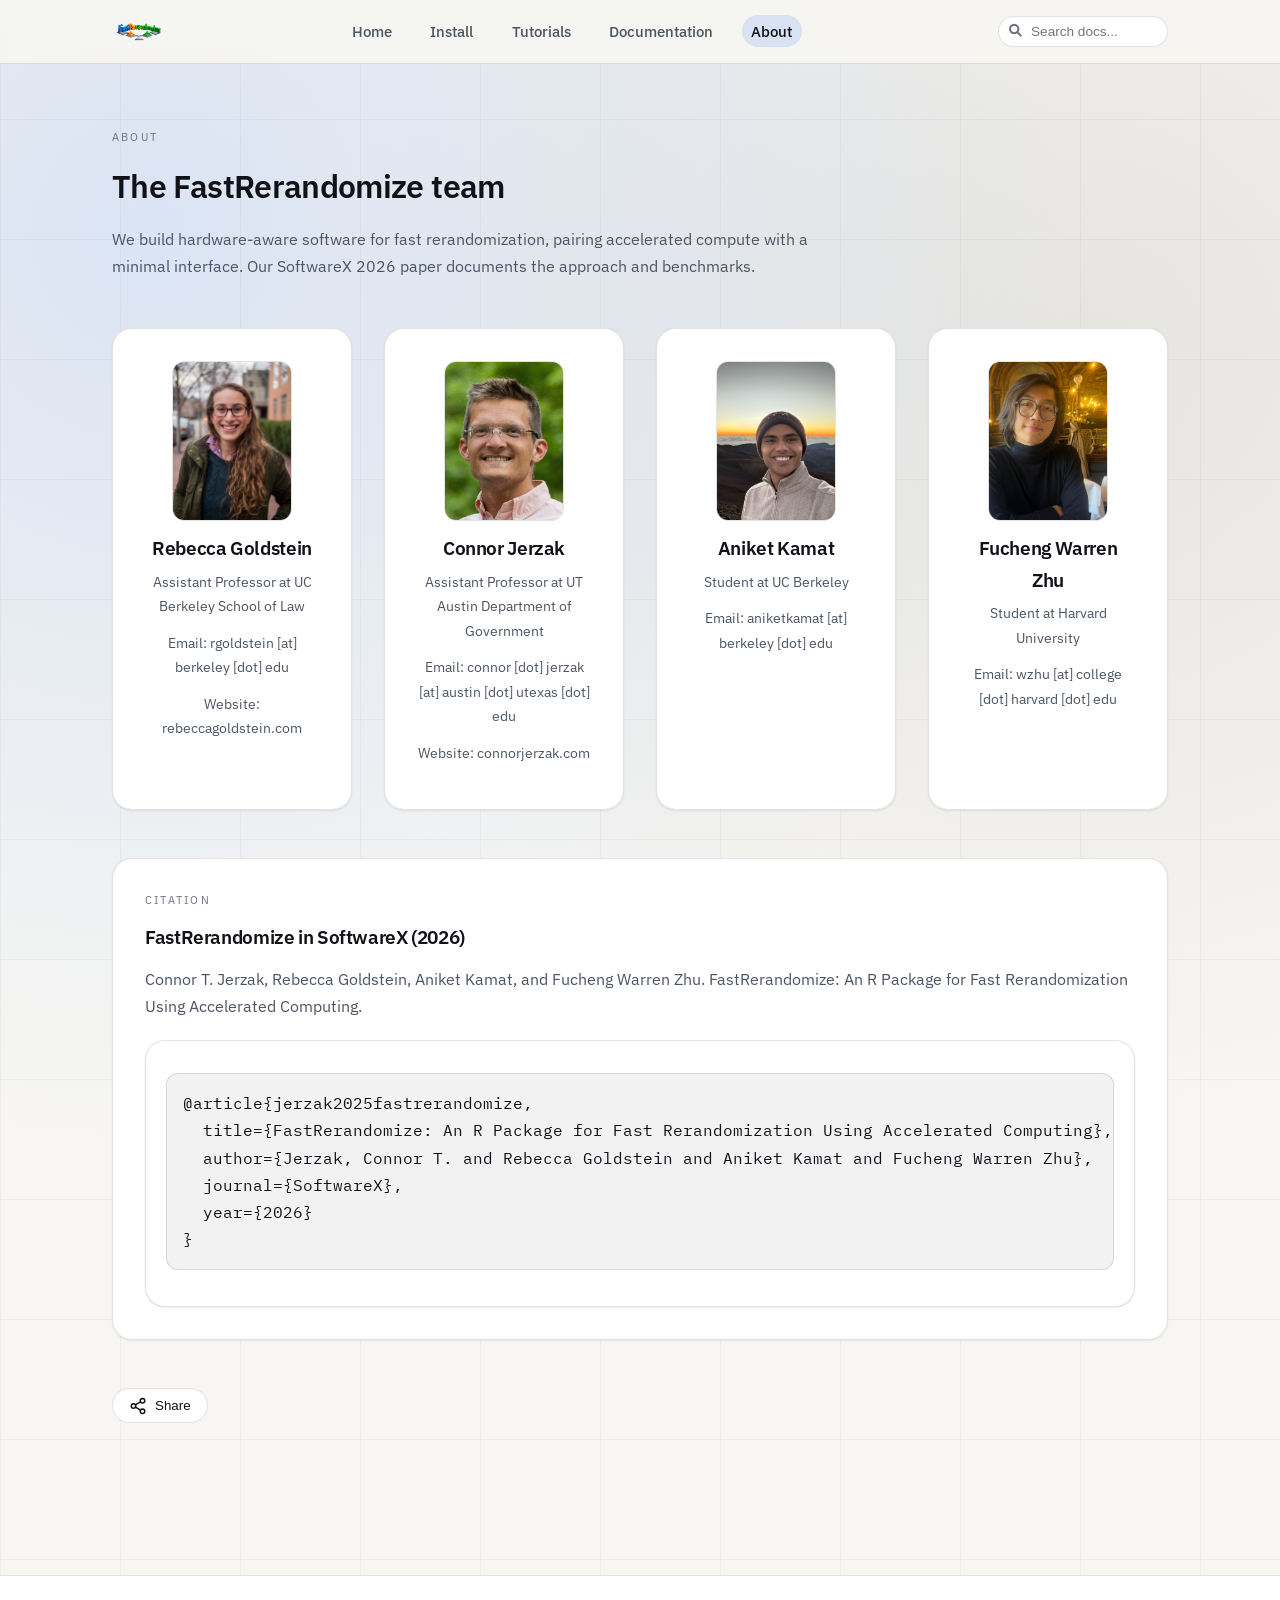
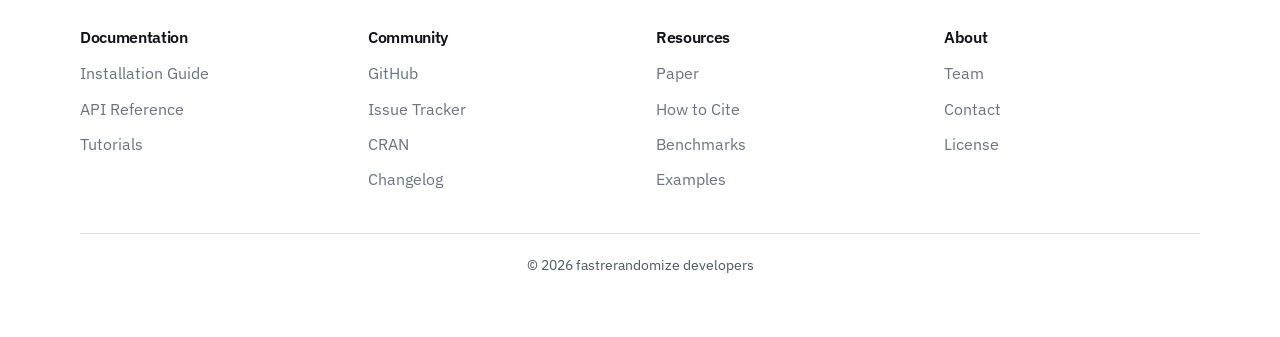
==== commit 5f8639d6: "up" ====
--- a/aboutus.html
+++ b/aboutus.html
@@ -23,7 +23,9 @@
   <header>
     <nav>
       <div class="logo">
-        <a href="index.html">FastRerandomize</a>
+        <a href="index.html" aria-label="FastRerandomize home">
+          <img src="figures/FRR_logo.png" alt="FastRerandomize" />
+        </a>
       </div>
 
       <!-- HAMBURGER BUTTON -->
--- a/styles.css
+++ b/styles.css
@@ -254,13 +254,22 @@
 }
 
 .logo {
-  font-size: 1.25rem;
-  font-weight: 700;
-  letter-spacing: -0.03em;
+  display: flex;
+  align-items: center;
 }
 
 .logo a {
   color: var(--ink);
+  display: inline-flex;
+  align-items: center;
+  line-height: 1;
+}
+
+.logo img {
+  height: 36px;
+  width: auto;
+  max-width: 200px;
+  display: block;
 }
 
 nav ul {
@@ -412,6 +421,25 @@
 .hero p {
   font-size: 1.1rem;
   max-width: 640px;
+}
+
+.hero-lede {
+  display: flex;
+  align-items: center;
+  gap: var(--space-lg);
+  margin-bottom: var(--space-md);
+}
+
+.hero-lede-text {
+  flex: 1 1 0;
+  margin: 0;
+}
+
+.hero-lede-logo {
+  width: 600px;
+  max-width: 100%;
+  height: auto;
+  flex: 0 0 auto;
 }
 
 .hero-stats {
@@ -938,11 +966,26 @@
   .search-container {
     display: none;
   }
+
+  .hero-lede {
+    flex-direction: column;
+    align-items: flex-start;
+  }
+
+  .hero-lede-logo {
+    width: 500px;
+    max-width: 100%;
+  }
 }
 
 @media (max-width: 768px) {
   nav {
     flex-wrap: wrap;
+  }
+
+  .logo img {
+    height: 32px;
+    max-width: 180px;
   }
 
   .menu-toggle {
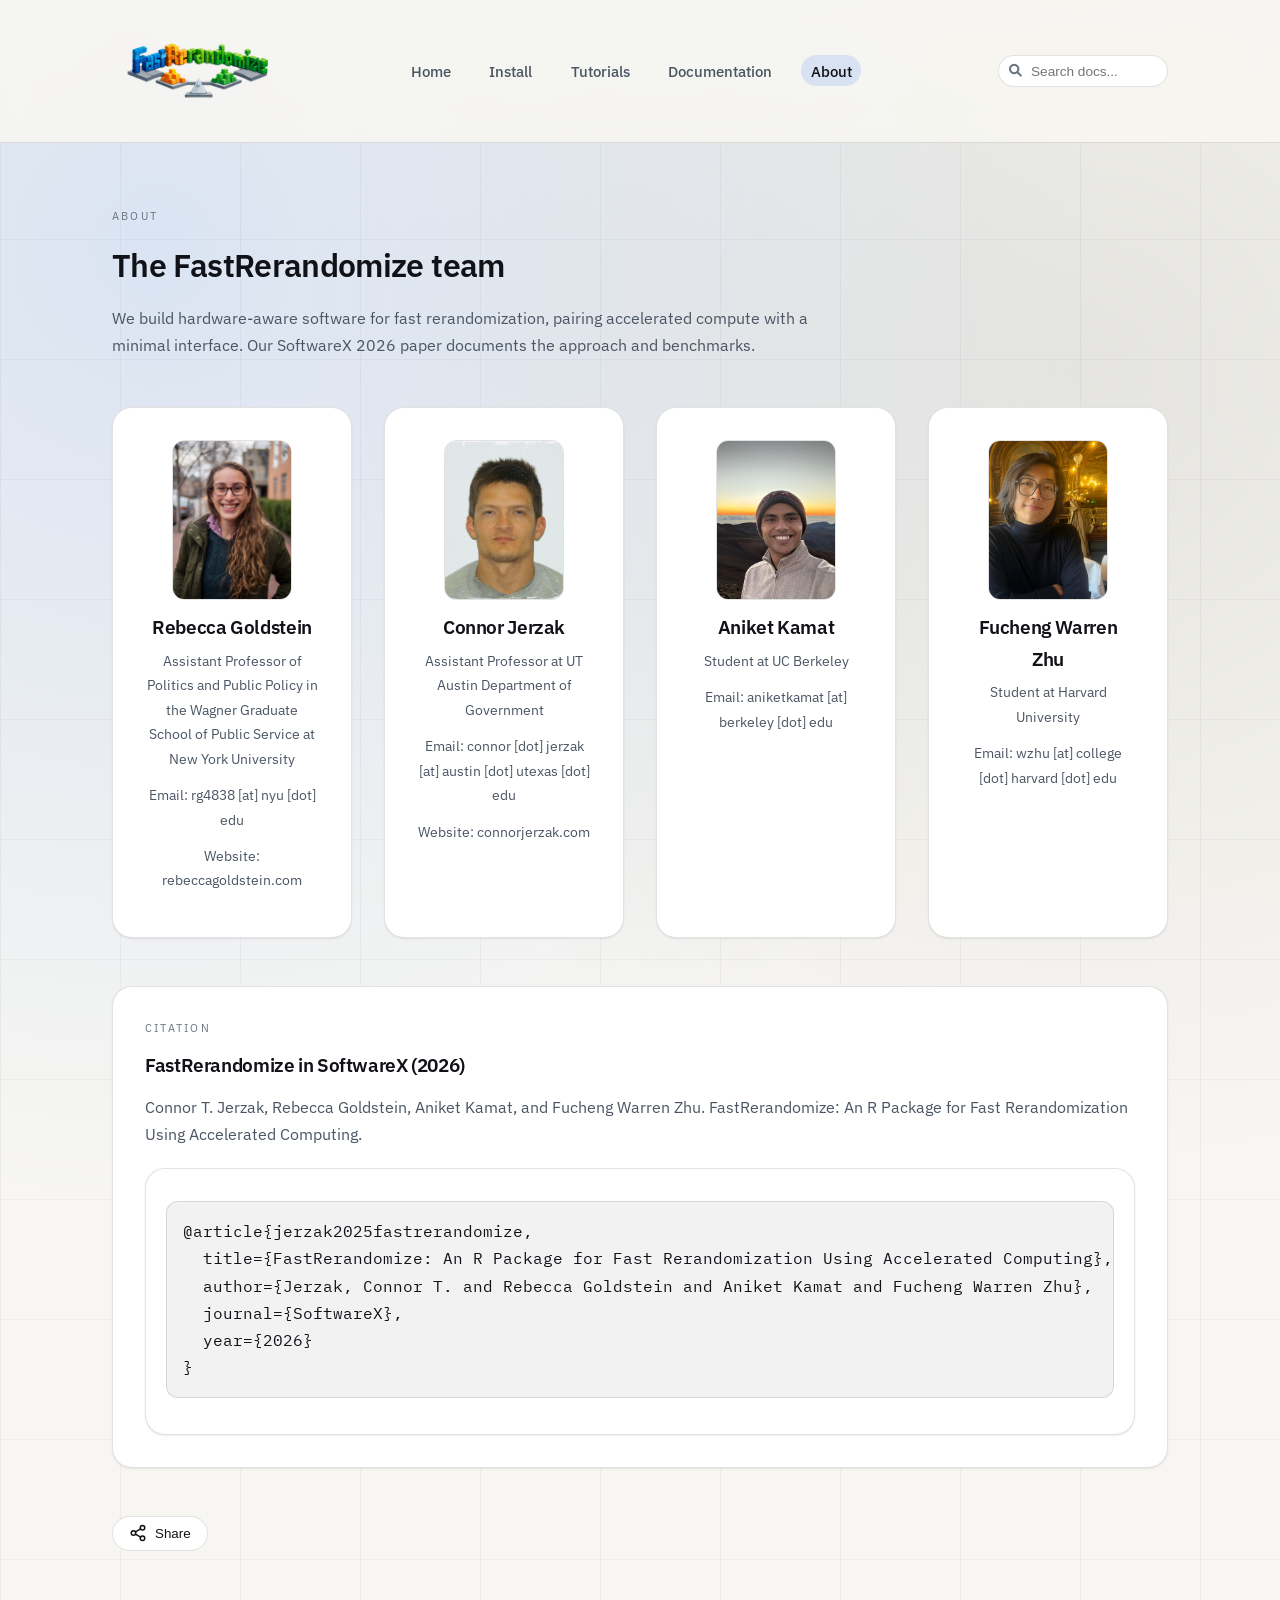
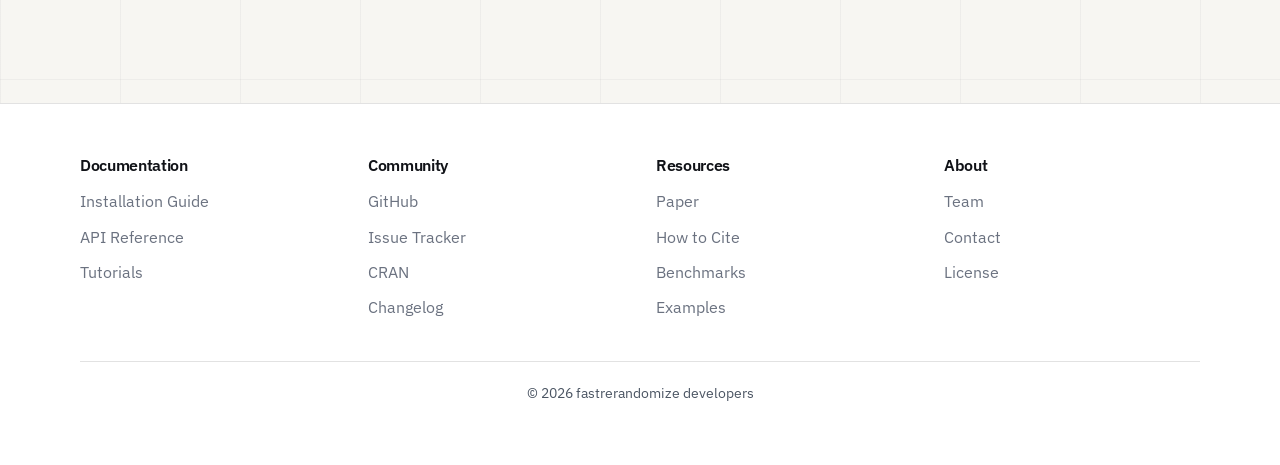
==== commit 96805df5: "tweak content" ====
--- a/aboutus.html
+++ b/aboutus.html
@@ -76,8 +76,8 @@
       <div class="about-member">
         <img src="figures/goldstein.jpg" alt="Rebecca Goldstein"/>
         <h3>Rebecca Goldstein</h3>
-        <p>Assistant Professor at UC Berkeley School of Law</p>
-        <p>Email: rgoldstein [at] berkeley [dot] edu</p>
+        <p>Assistant Professor of Politics and Public Policy in the Wagner Graduate School of Public Service at New York University</p>
+        <p>Email: rg4838 [at] nyu [dot] edu</p>
         <p>
           Website:
           <a href="https://rebeccasgoldstein.com" target="_blank" rel="noopener">rebeccagoldstein.com</a>
--- a/styles.css
+++ b/styles.css
@@ -266,9 +266,9 @@
 }
 
 .logo img {
-  height: 36px;
+  height: 115px;
   width: auto;
-  max-width: 200px;
+  max-width: 431px;
   display: block;
 }
 
@@ -984,8 +984,8 @@
   }
 
   .logo img {
-    height: 32px;
-    max-width: 180px;
+    height: 94px;
+    max-width: 375px;
   }
 
   .menu-toggle {
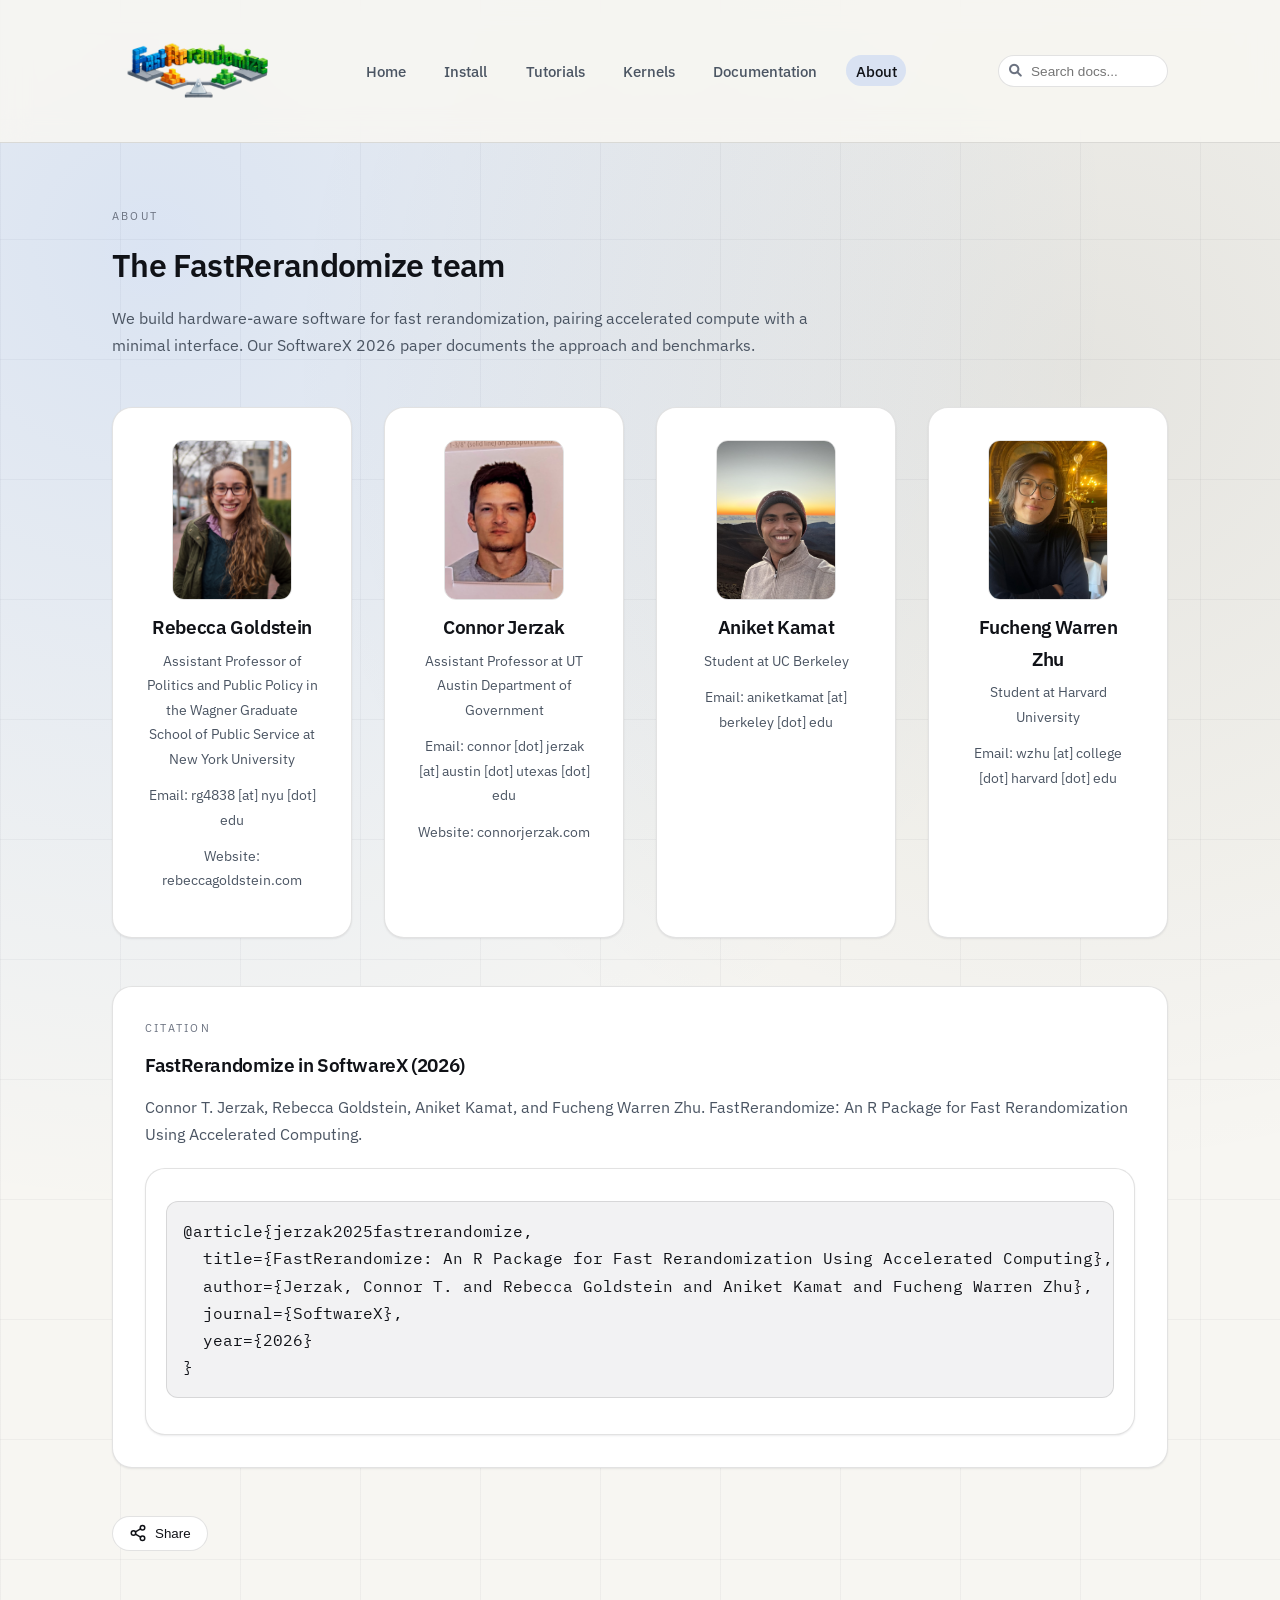
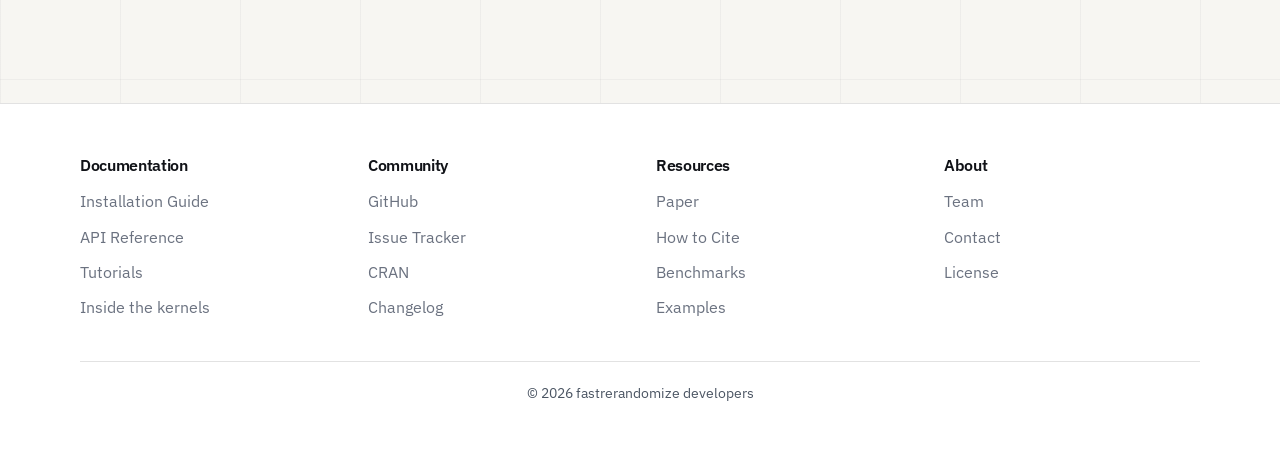
==== commit 41562900: "Add the kernels article and its full spoken narration with chapter playback" ====
--- a/aboutus.html
+++ b/aboutus.html
@@ -40,6 +40,7 @@
         <li><a href="index.html">Home</a></li>
         <li><a href="install.html">Install</a></li>
         <li><a href="tutorials.html">Tutorials</a></li>
+        <li><a href="kernels.html">Kernels</a></li>
         <li><a href="https://github.com/cjerzak/fastrerandomize-software/blob/main/fastrerandomize.pdf?raw=true">Documentation</a></li>
         <li><a href="aboutus.html" class="active" aria-current="page">About</a></li>
       </ul>
@@ -157,6 +158,7 @@
             </a>
           </li>
           <li><a href="tutorials.html">Tutorials</a></li>
+          <li><a href="kernels.html">Inside the kernels</a></li>
         </ul>
       </div>
       
@@ -342,6 +344,11 @@
     // Basic search functionality (optional)
     (function() {
       const searchableContent = [
+        {
+          title: "Inside the kernels",
+          description: "Balance and inference kernels, GPU benchmarks, roofline analysis, and full audio narration",
+          url: "kernels.html"
+        },
         {
           title: "Installation Guide",
           description: "How to install and set up fastrerandomize package",
